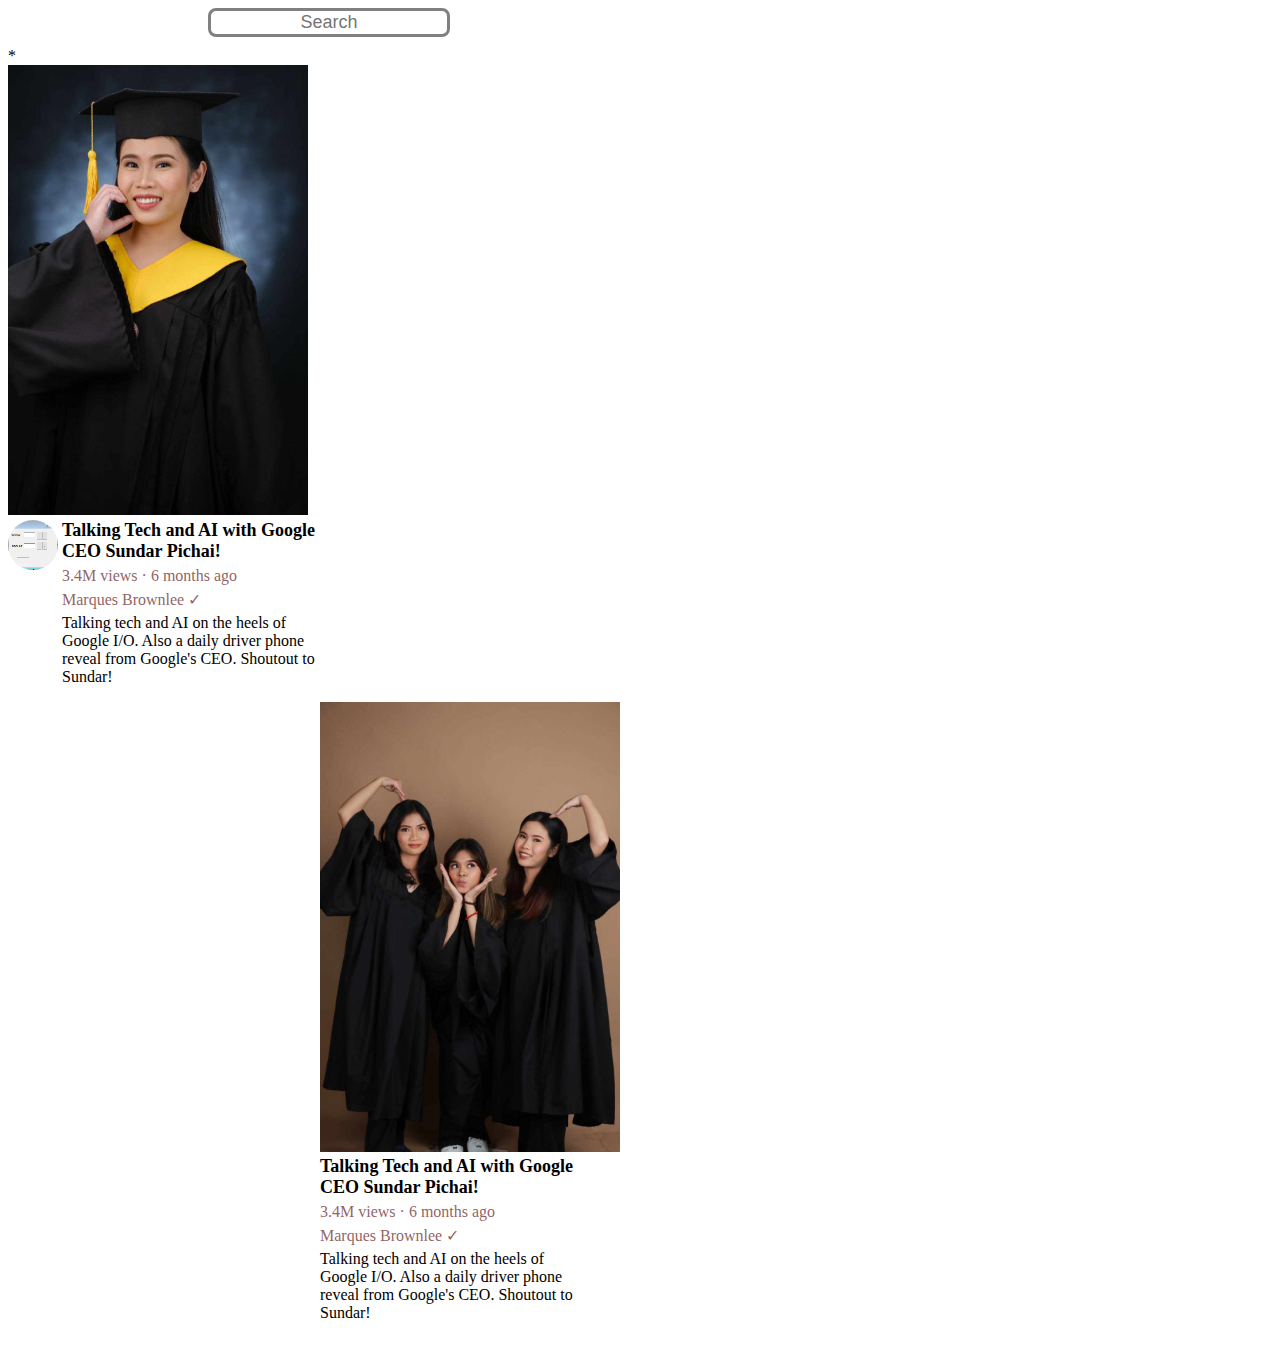
==== index.html @ 580eeca9 "Update and rename youtube.html to index.html" ====
<!DOCTYPE html>
<html>
    <head>
        <title>Youtube.com Clone</title>
        <style>
             .search-tab {
                font-size: 18px;
                margin-left: 200px;
                margin-bottom: 10px;
                text-align: center;
                border-radius: 8px;
                border: solid;
                border-color: gray;
                display: block;
            }

            .thumbnail-1 {
                width: 300px;
                object-fit: cover;
                display: block;
                margin-bottom: 5px;
                
            }

            .div-ex {
                display: inline-block;
                width: 300px;
                vertical-align: top;
                margin-right: 8px;
            }
           
            .video-title {
                font-weight: bold;
                font-size: 18px;
                width: 260px;
                margin-bottom: 0px;
                margin-top: 0px;
            }

            .video-stat {
                margin-top: 5px;
                color: rgba(128, 71, 71, 0.863);
                margin-bottom: 0px;
            }

            .video-author {
                color: rgba(128, 71, 71, 0.863);
                margin-top: 5px;
                margin-bottom: 0;
            }

            .video-desc {
                color:black;
                margin-top: 5px;
                width: 260px;
            }

            .thumbnail-2 {
                width: 300px;
            }

            .icon-1 {
                width: 50px;
                height: 50px;
                display: inline-block;
                border-radius: 25px;
            }

            .profile-icon {
                display: inline-block;
                vertical-align: top;
            }

            .paragraph {
                display: inline-block;
            }
        </style>
    </head>
    <body>
        <input class="search-tab" type="text" placeholder="Search">
        
        <div>
           * <img class="thumbnail-1" src="thumbnails/img-3.jpeg">
        </div>

        <div>
            <div class="profile-icon">
                <img class="icon-1" src="thumbnails/calc.PNG">
            </div>

            <div class="paragraph">
                <p class="video-title">
                    Talking Tech and AI with Google CEO Sundar Pichai!
                </p>
    
                <p class="video-stat">
                    3.4M views · 6 months ago
                </p>
    
                <p class="video-author">
                    Marques Brownlee ✓
                </p>
    
                <p class="video-desc">
                    Talking tech and AI on the heels of Google I/O. Also a daily driver phone reveal from Google's CEO. 
                    Shoutout to Sundar!
                </p>
            </div>
           
        </div>

        <div class="div-ex">
           
          
        </div>

        <div class="div-ex">
            <img class="thumbnail-2" src="thumbnails/img-2.jpeg">
            <p class="video-title">
                Talking Tech and AI with Google CEO Sundar Pichai!
            </p>

            <p class="video-stat">
                3.4M views · 6 months ago
            </p>

            <p class="video-author">
                Marques Brownlee ✓
            </p>

            <p class="video-desc">
                Talking tech and AI on the heels of Google I/O. Also a daily driver phone reveal from Google's CEO. 
                Shoutout to Sundar!
            </p>
        </div>
    </body>
</html>
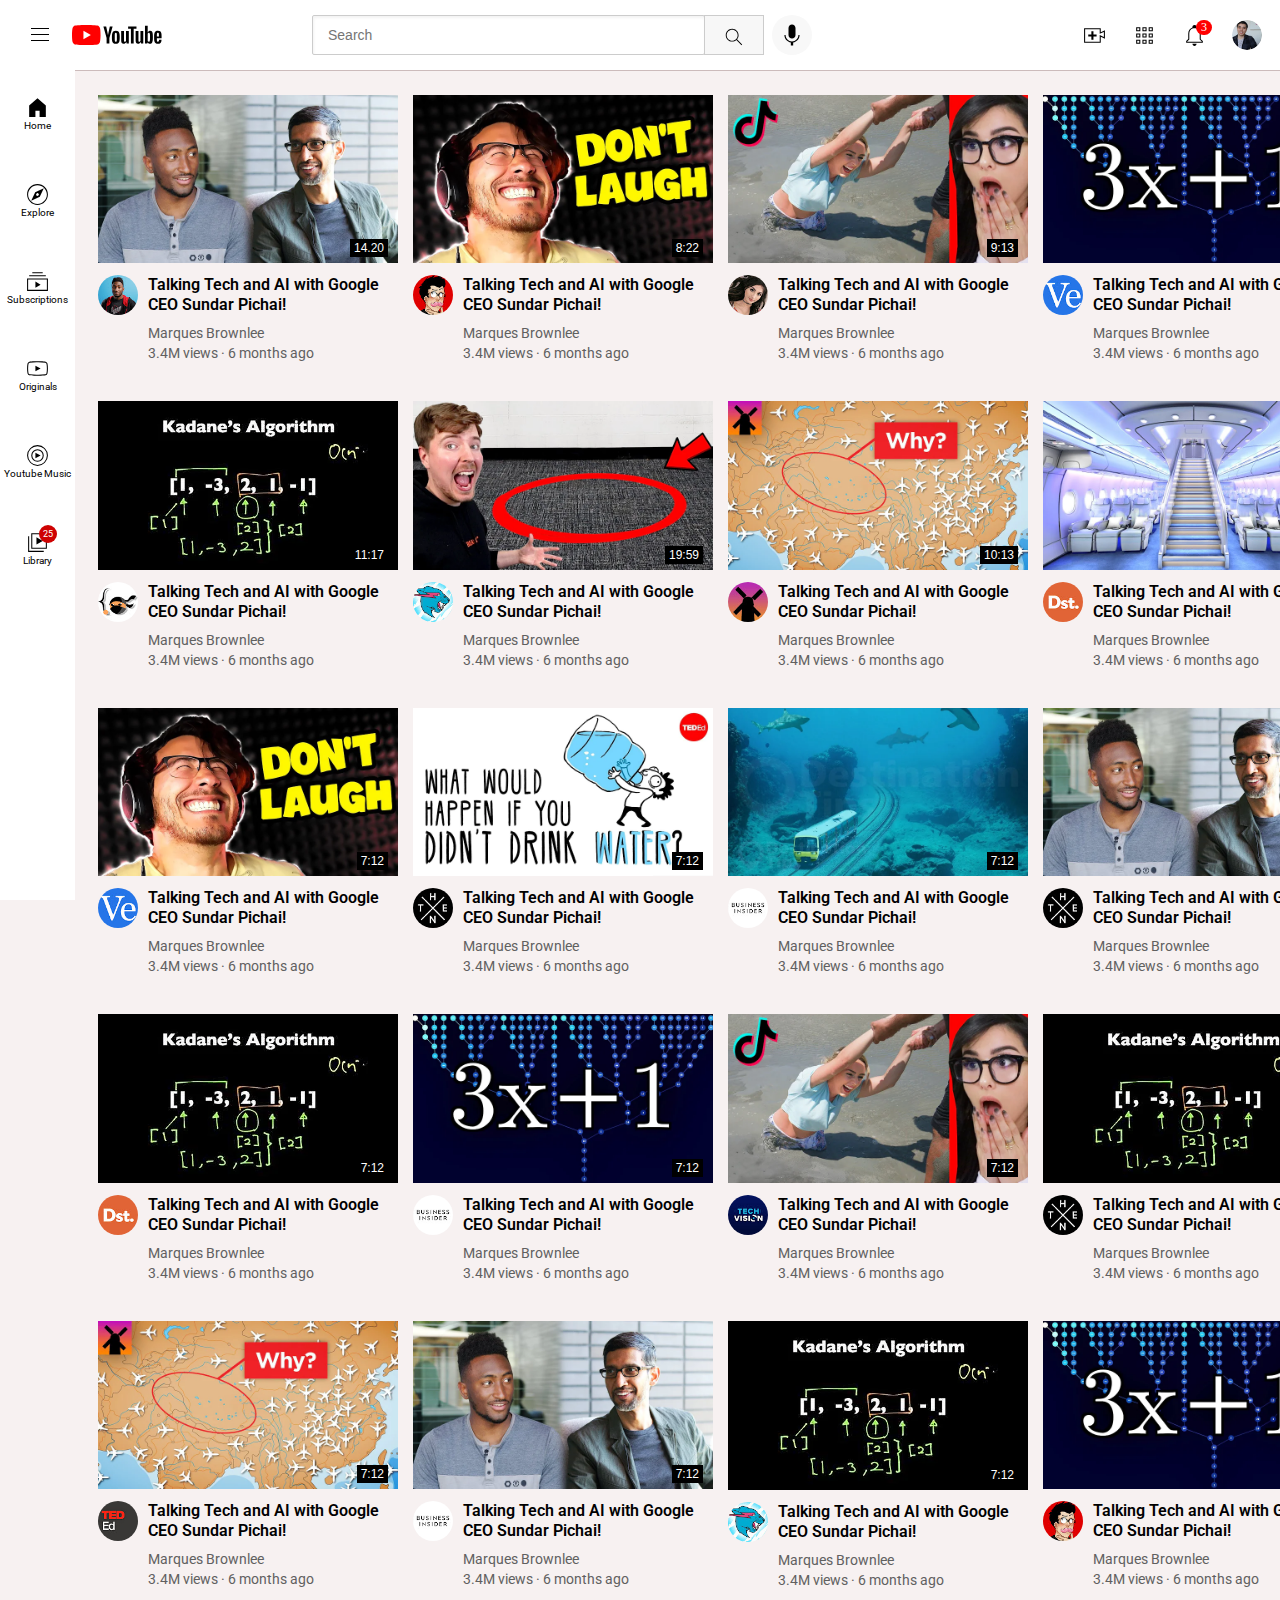
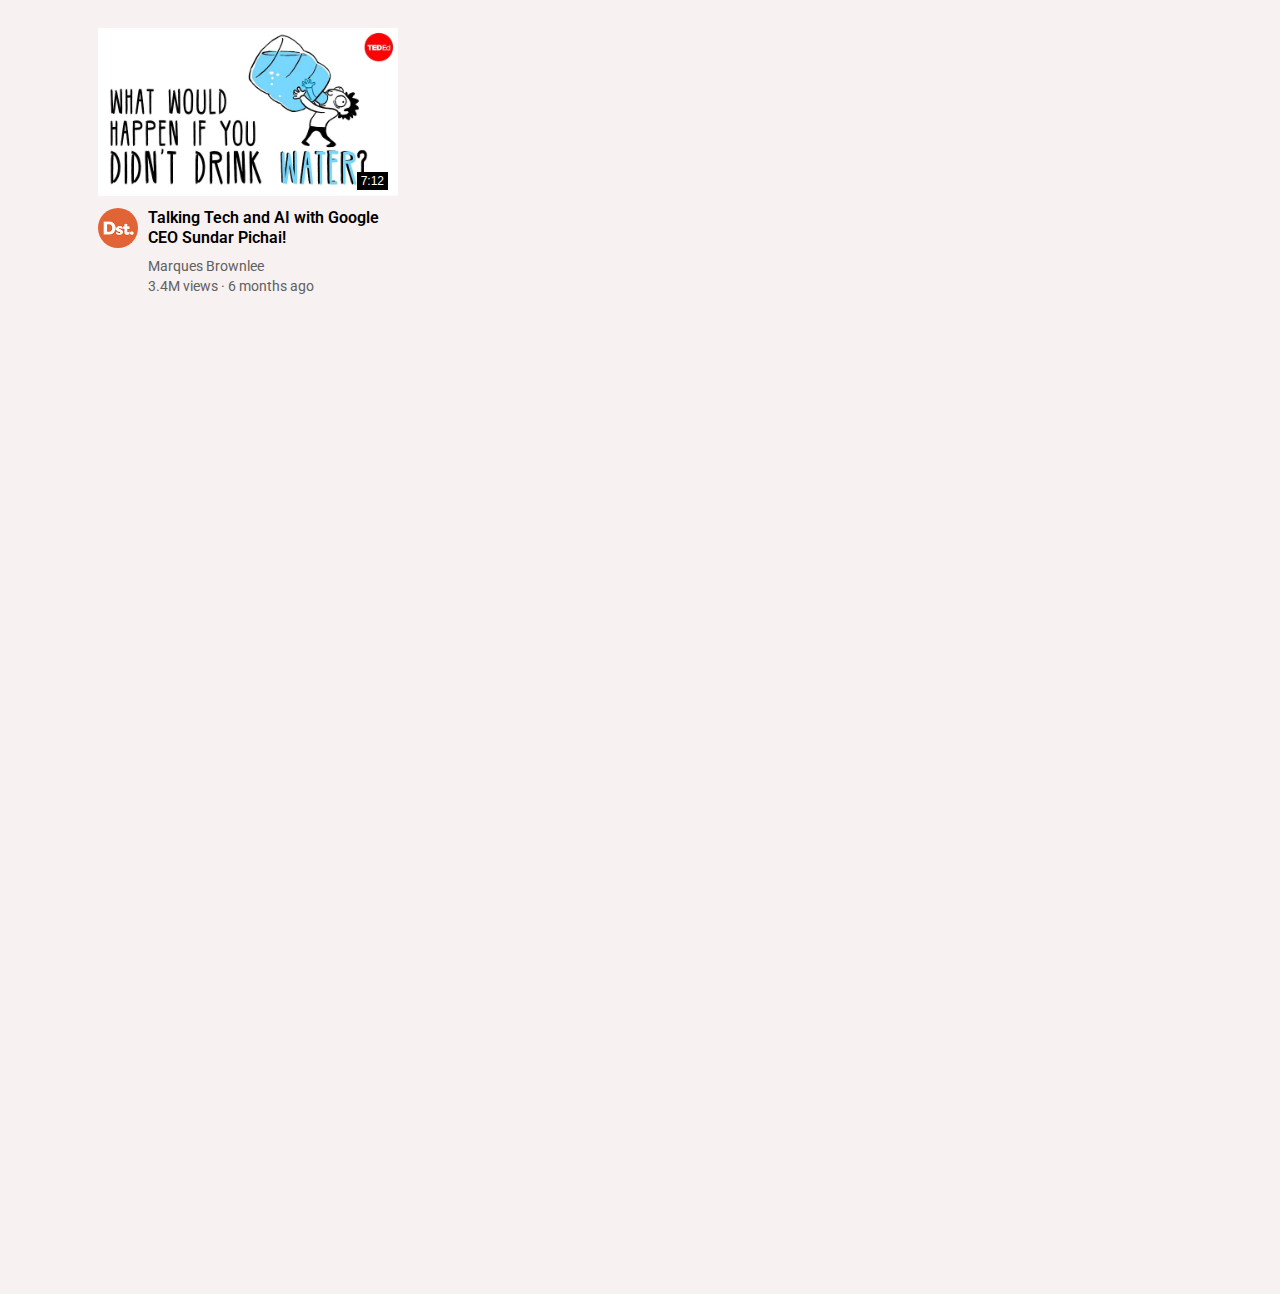
==== commit 9cf73012: "Update and rename youtube-clone.html to index.html" ====
--- a/index.html
+++ b/index.html
@@ -2,136 +2,725 @@
 <html>
     <head>
         <title>Youtube.com Clone</title>
-        <style>
-             .search-tab {
-                font-size: 18px;
-                margin-left: 200px;
-                margin-bottom: 10px;
-                text-align: center;
-                border-radius: 8px;
-                border: solid;
-                border-color: gray;
-                display: block;
-            }
-
-            .thumbnail-1 {
-                width: 300px;
-                object-fit: cover;
-                display: block;
-                margin-bottom: 5px;
-                
-            }
-
-            .div-ex {
-                display: inline-block;
-                width: 300px;
-                vertical-align: top;
-                margin-right: 8px;
-            }
-           
-            .video-title {
-                font-weight: bold;
-                font-size: 18px;
-                width: 260px;
-                margin-bottom: 0px;
-                margin-top: 0px;
-            }
-
-            .video-stat {
-                margin-top: 5px;
-                color: rgba(128, 71, 71, 0.863);
-                margin-bottom: 0px;
-            }
-
-            .video-author {
-                color: rgba(128, 71, 71, 0.863);
-                margin-top: 5px;
-                margin-bottom: 0;
-            }
-
-            .video-desc {
-                color:black;
-                margin-top: 5px;
-                width: 260px;
-            }
-
-            .thumbnail-2 {
-                width: 300px;
-            }
-
-            .icon-1 {
-                width: 50px;
-                height: 50px;
-                display: inline-block;
-                border-radius: 25px;
-            }
-
-            .profile-icon {
-                display: inline-block;
-                vertical-align: top;
-            }
-
-            .paragraph {
-                display: inline-block;
-            }
-        </style>
+        <link rel="preconnect" href="https://fonts.googleapis.com">
+        <link rel="preconnect" href="https://fonts.gstatic.com" crossorigin>
+        <link href="https://fonts.googleapis.com/css2?family=Roboto:wght@400;500;700&display=swap" rel="stylesheet">
+        
+        <link rel="stylesheet" href="styles/sidebar.css">
+        <link rel="stylesheet" href="styles/video.css">
+        <link rel="stylesheet" href="styles/header.css">
+        <link rel="stylesheet" href="styles/general.css">
     </head>
     <body>
-        <input class="search-tab" type="text" placeholder="Search">
-        
-        <div>
-           * <img class="thumbnail-1" src="thumbnails/img-3.jpeg">
+
+        <div class="header">
+            <div class="left-section">
+                <div class="hamburger-menu-container">
+                    <img class="hamburger-menu" src="icons/hamburger-menu.svg">
+                    <div class="tooltip">
+                        Menu
+                    </div>
+                <img class="youtube-logo" src="icons/youtube-logo.svg">
+                </div>
+                
+            </div>
+
+            <div class="middle-section">
+                <input class="search-tab" type="text" placeholder="Search">
+                <button class="search-button">
+                    <img class="search-icon" src="icons/search.svg">
+                <div class="tooltip">
+                    Search
+                </div>
+                </button>
+                <button class="voice-button" >
+                    <img src="icons/voice-search-icon.svg">
+                <div class="tooltip">
+                    Voice over search
+                </div>
+                </button>
+            </div>
+
+            <div class="right-section">
+                <div class="upload-container">
+                <img class="upload" src="icons/upload.svg">
+                <div class="tooltip">
+                    Create
+                </div>    
+                </div>
+
+                <div class="youtube-apps-container">
+                    <img class="youtube-apps" src="icons/youtube-apps.svg">
+                    <div class="tooltip">
+                        Youtube Apps
+                    </div>
+                </div>
+                
+                <div class="notification-container">
+                    <img class="notifications" src="icons/notifications.svg">
+                    <div class="notification-count">
+                        3
+                    </div>
+                    <div class="tooltip">
+                        Notifications
+                    </div>
+                </div>
+                <div class="my-channel-container">
+                    <img class="my-channel" src="channel-profile-pic/my-channel.jpeg">
+                    <div class="tooltip">
+                        My Channel
+                    </div>
+                </div>
+                
+            </div>
+  
         </div>
 
-        <div>
-            <div class="profile-icon">
-                <img class="icon-1" src="thumbnails/calc.PNG">
-            </div>
-
-            <div class="paragraph">
-                <p class="video-title">
-                    Talking Tech and AI with Google CEO Sundar Pichai!
+        <div class="sidebar">
+            <div class="sidebar-link">
+                <img src="icons/home.svg">
+                <div>Home</div>
+            </div>
+            <div class="sidebar-link">
+                <img src="icons/explore.svg">
+                <div>Explore</div>
+            </div>
+            <div class="sidebar-link">
+                <img src="icons/subscriptions.svg">
+                <div>Subscriptions</div>
+            </div>
+            <div class="sidebar-link">
+                <img src="icons/originals.svg">
+                <div>Originals</div>
+            </div>
+            <div class="sidebar-link">
+                <img src="icons/youtube-music.svg">
+                <div>Youtube Music</div>
+            </div>
+            <div class="sidebar-link">
+                <div class="lib-container">
+                    <img src="icons/library.svg">
+                <div>Library</div>
+                <p class="lib-count">
+                    25
                 </p>
-    
-                <p class="video-stat">
-                    3.4M views · 6 months ago
-                </p>
-    
-                <p class="video-author">
-                    Marques Brownlee ✓
-                </p>
-    
-                <p class="video-desc">
-                    Talking tech and AI on the heels of Google I/O. Also a daily driver phone reveal from Google's CEO. 
-                    Shoutout to Sundar!
-                </p>
-            </div>
-           
+                </div>
+                
+            </div>
+        
         </div>
-
-        <div class="div-ex">
-           
-          
-        </div>
-
-        <div class="div-ex">
-            <img class="thumbnail-2" src="thumbnails/img-2.jpeg">
-            <p class="video-title">
-                Talking Tech and AI with Google CEO Sundar Pichai!
-            </p>
-
-            <p class="video-stat">
-                3.4M views · 6 months ago
-            </p>
-
-            <p class="video-author">
-                Marques Brownlee ✓
-            </p>
-
-            <p class="video-desc">
-                Talking tech and AI on the heels of Google I/O. Also a daily driver phone reveal from Google's CEO. 
-                Shoutout to Sundar!
-            </p>
+       
+        <div class="video-grid">
+            <div class="video-preview">
+                <div class="thumbnail-row">
+                    <div>
+                        <img class="thumbnail" src="thumbnails/thumbnail-1.webp">
+                        <div class="video-time">
+                            14.20
+                        </div>
+                    </div>
+                </div>
+                <div class="video-info-grid">
+                    <div class="channel-picture">
+                        <img class="channel-1" src="channel-icon/channel-1.jpeg">
+                    </div>
+                   
+                    <div class="video-info">
+                        <p class="video-title">   
+                            Talking Tech and AI with Google CEO Sundar Pichai!
+                        </p>
+                    
+                        <p class="video-author">
+                            Marques Brownlee
+                        </p>
+                    
+                        <p class="video-status">
+                            3.4M views &#183; 6 months ago
+                        </p>
+        
+                    </div> 
+                </div>
+            </div>
+
+            <div class="video-preview">
+                <div class="thumbnail-row">
+                    <img class="thumbnail" src="thumbnails/thumbnail-2.webp">
+                    <p class="video-time">
+                        8:22
+                    </p>
+                </div>
+        
+                <div class="video-info-grid">
+                    <div class="channel-picture">
+                        <img class="channel-1" src="channel-icon/channel-2.jpeg">
+                    </div>
+                    <div class="video-info">
+                        <p class="video-title">   
+                            Talking Tech and AI with Google CEO Sundar Pichai!
+                        </p>
+                    
+                        <p class="video-author">
+                            Marques Brownlee
+                        </p>
+                    
+                        <p class="video-status">
+                            3.4M views &#183; 6 months ago
+                        </p>
+        
+                    </div> 
+                </div>
+            </div>
+
+            <div class="video-preview">
+                <div class="thumbnail-row">
+                    <img class="thumbnail" src="thumbnails/thumbnail-3.webp">
+                    <p class="video-time">
+                        9:13
+                    </p>
+                </div>
+        
+                <div class="video-info-grid">
+                    <div class="channel-picture">
+                        <img class="channel-1" src="channel-icon/channel-3.jpeg">
+                    </div>
+                    <div class="video-info">
+                        <p class="video-title">   
+                            Talking Tech and AI with Google CEO Sundar Pichai!
+                        </p>
+                    
+                        <p class="video-author">
+                            Marques Brownlee
+                        </p>
+                    
+                        <p class="video-status">
+                            3.4M views &#183; 6 months ago
+                        </p>
+        
+                    </div> 
+                </div>
+            </div>
+
+            <div class="video-preview">
+                <div class="thumbnail-row">
+                    <img class="thumbnail" src="thumbnails/thumbnail-4.webp">
+                    <p class="video-time">
+                        22:09
+                    </p>
+                </div>
+        
+                <div class="video-info-grid">
+                    <div class="channel-picture">
+                        <img class="channel-1" src="channel-icon/channel-4.jpeg">
+                    </div>
+                    <div class="video-info">
+                        <p class="video-title">   
+                            Talking Tech and AI with Google CEO Sundar Pichai!
+                        </p>
+                    
+                        <p class="video-author">
+                            Marques Brownlee
+                        </p>
+                    
+                        <p class="video-status">
+                            3.4M views &#183; 6 months ago
+                        </p>
+        
+                    </div> 
+                </div>
+            </div>
+
+            <div class="video-preview">
+                <div class="thumbnail-row">
+                    <img class="thumbnail" src="thumbnails/thumbnail-5.webp">
+                    <p class="video-time">
+                        11:17
+                    </p>
+                </div>
+        
+                <div class="video-info-grid">
+                    <div class="channel-picture">
+                        <img class="channel-1" src="channel-icon/channel-5.jpeg">
+                    </div>
+                    <div class="video-info">
+                        <p class="video-title">   
+                            Talking Tech and AI with Google CEO Sundar Pichai!
+                        </p>
+                    
+                        <p class="video-author">
+                            Marques Brownlee
+                        </p>
+                    
+                        <p class="video-status">
+                            3.4M views &#183; 6 months ago
+                        </p>
+        
+                    </div> 
+                </div>
+            </div>
+
+            <div class="video-preview">
+                <div class="thumbnail-row">
+                    <img class="thumbnail" src="thumbnails/thumbnail-6.webp">
+                    <p class="video-time">
+                        19:59
+                    </p>
+                </div>
+        
+                <div class="video-info-grid">
+                    <div class="channel-picture">
+                        <img class="channel-1" src="channel-icon/channel-6.jpeg">
+                    </div>
+                    <div class="video-info">
+                        <p class="video-title">   
+                            Talking Tech and AI with Google CEO Sundar Pichai!
+                        </p>
+                    
+                        <p class="video-author">
+                            Marques Brownlee
+                        </p>
+                    
+                        <p class="video-status">
+                            3.4M views &#183; 6 months ago
+                        </p>
+        
+                    </div> 
+                </div>
+            </div>
+
+            <div class="video-preview">
+                <div class="thumbnail-row">
+                    <img class="thumbnail" src="thumbnails/thumbnail-7.webp">
+                    <p class="video-time">
+                        10:13
+                    </p>
+                </div>
+        
+                <div class="video-info-grid">
+                    <div class="channel-picture">
+                        <img class="channel-1" src="channel-icon/channel-7.jpeg">
+                    </div>
+                    <div class="video-info">
+                        <p class="video-title">   
+                            Talking Tech and AI with Google CEO Sundar Pichai!
+                        </p>
+                    
+                        <p class="video-author">
+                            Marques Brownlee
+                        </p>
+                    
+                        <p class="video-status">
+                            3.4M views &#183; 6 months ago
+                        </p>
+        
+                    </div> 
+                </div>
+            </div>
+
+            <div class="video-preview">
+                <div class="thumbnail-row">
+                    <img class="thumbnail" src="thumbnails/thumbnail-8.webp">
+                    <p class="video-time">
+                        7:12
+                    </p>
+                </div>
+        
+                <div class="video-info-grid">
+                    <div class="channel-picture">
+                        <img class="channel-1" src="channel-icon/channel-11.jpeg">
+                    </div>
+                    <div class="video-info">
+                        <p class="video-title">   
+                            Talking Tech and AI with Google CEO Sundar Pichai!
+                        </p>
+                    
+                        <p class="video-author">
+                            Marques Brownlee
+                        </p>
+                    
+                        <p class="video-status">
+                            3.4M views &#183; 6 months ago
+                        </p>
+        
+                    </div> 
+                </div>
+            </div>
+
+            <div class="video-preview">
+                <div class="thumbnail-row">
+                    <img class="thumbnail" src="thumbnails/thumbnail-2.webp">
+                    <p class="video-time">
+                        7:12
+                    </p>
+                </div>
+        
+                <div class="video-info-grid">
+                    <div class="channel-picture">
+                        <img class="channel-1" src="channel-icon/channel-4.jpeg">
+                    </div>
+                    <div class="video-info">
+                        <p class="video-title">   
+                            Talking Tech and AI with Google CEO Sundar Pichai!
+                        </p>
+                    
+                        <p class="video-author">
+                            Marques Brownlee
+                        </p>
+                    
+                        <p class="video-status">
+                            3.4M views &#183; 6 months ago
+                        </p>
+        
+                    </div> 
+                </div>
+            </div>
+
+            <div class="video-preview">
+                <div class="thumbnail-row">
+                    <img class="thumbnail" src="thumbnails/thumbnail-12.webp">
+                    <p class="video-time">
+                        7:12
+                    </p>
+                </div>
+        
+                <div class="video-info-grid">
+                    <div class="channel-picture">
+                        <img class="channel-1" src="channel-icon/channel-9.jpeg">
+                    </div>
+                    <div class="video-info">
+                        <p class="video-title">   
+                            Talking Tech and AI with Google CEO Sundar Pichai!
+                        </p>
+                    
+                        <p class="video-author">
+                            Marques Brownlee
+                        </p>
+                    
+                        <p class="video-status">
+                            3.4M views &#183; 6 months ago
+                        </p>
+        
+                    </div> 
+                </div>
+            </div>
+
+            <div class="video-preview">
+                <div class="thumbnail-row">
+                    <img class="thumbnail" src="thumbnails/thumbnail-11.webp">
+                    <p class="video-time">
+                        7:12
+                    </p>
+                </div>
+        
+                <div class="video-info-grid">
+                    <div class="channel-picture">
+                        <img class="channel-1" src="channel-icon/channel-10.jpeg">
+                    </div>
+                    <div class="video-info">
+                        <p class="video-title">   
+                            Talking Tech and AI with Google CEO Sundar Pichai!
+                        </p>
+                    
+                        <p class="video-author">
+                            Marques Brownlee
+                        </p>
+                    
+                        <p class="video-status">
+                            3.4M views &#183; 6 months ago
+                        </p>
+        
+                    </div> 
+                </div>
+            </div>
+
+            <div class="video-preview">
+                <div class="thumbnail-row">
+                    <img class="thumbnail" src="thumbnails/thumbnail-1.webp">
+                    <p class="video-time">
+                        7:12
+                    </p>
+                </div>
+        
+                <div class="video-info-grid">
+                    <div class="channel-picture">
+                        <img class="channel-1" src="channel-icon/channel-9.jpeg">
+                    </div>
+                    <div class="video-info">
+                        <p class="video-title">   
+                            Talking Tech and AI with Google CEO Sundar Pichai!
+                        </p>
+                    
+                        <p class="video-author">
+                            Marques Brownlee
+                        </p>
+                    
+                        <p class="video-status">
+                            3.4M views &#183; 6 months ago
+                        </p>
+        
+                    </div> 
+                </div>
+            </div>
+
+            <div class="video-preview">
+                <div class="thumbnail-row">
+                    <img class="thumbnail" src="thumbnails/thumbnail-5.webp">
+                    <p class="video-time">
+                        7:12
+                    </p>
+                </div>
+        
+                <div class="video-info-grid">
+                    <div class="channel-picture">
+                        <img class="channel-1" src="channel-icon/channel-11.jpeg">
+                    </div>
+                    <div class="video-info">
+                        <p class="video-title">   
+                            Talking Tech and AI with Google CEO Sundar Pichai!
+                        </p>
+                    
+                        <p class="video-author">
+                            Marques Brownlee
+                        </p>
+                    
+                        <p class="video-status">
+                            3.4M views &#183; 6 months ago
+                        </p>
+        
+                    </div> 
+                </div>
+            </div>
+
+            <div class="video-preview">
+                <div class="thumbnail-row">
+                    <img class="thumbnail" src="thumbnails/thumbnail-4.webp">
+                    <p class="video-time">
+                        7:12
+                    </p>
+                </div>
+        
+                <div class="video-info-grid">
+                    <div class="channel-picture">
+                        <img class="channel-1" src="channel-icon/channel-10.jpeg">
+                    </div>
+                    <div class="video-info">
+                        <p class="video-title">   
+                            Talking Tech and AI with Google CEO Sundar Pichai!
+                        </p>
+                    
+                        <p class="video-author">
+                            Marques Brownlee
+                        </p>
+                    
+                        <p class="video-status">
+                            3.4M views &#183; 6 months ago
+                        </p>
+        
+                    </div> 
+                </div>
+            </div>
+
+            <div class="video-preview">
+                <div class="thumbnail-row">
+                    <img class="thumbnail" src="thumbnails/thumbnail-3.webp">
+                    <p class="video-time">
+                        7:12
+                    </p>
+                </div>
+        
+                <div class="video-info-grid">
+                    <div class="channel-picture">
+                        <img class="channel-1" src="channel-icon/channel-8.jpeg">
+                    </div>
+                    <div class="video-info">
+                        <p class="video-title">   
+                            Talking Tech and AI with Google CEO Sundar Pichai!
+                        </p>
+                    
+                        <p class="video-author">
+                            Marques Brownlee
+                        </p>
+                    
+                        <p class="video-status">
+                            3.4M views &#183; 6 months ago
+                        </p>
+        
+                    </div> 
+                </div>
+            </div>
+
+            <div class="video-preview">
+                <div class="thumbnail-row">
+                    <img class="thumbnail" src="thumbnails/thumbnail-5.webp">
+                    <p class="video-time">
+                        7:12
+                    </p>
+                </div>
+        
+                <div class="video-info-grid">
+                    <div class="channel-picture">
+                        <img class="channel-1" src="channel-icon/channel-9.jpeg">
+                    </div>
+                    <div class="video-info">
+                        <p class="video-title">   
+                            Talking Tech and AI with Google CEO Sundar Pichai!
+                        </p>
+                    
+                        <p class="video-author">
+                            Marques Brownlee
+                        </p>
+                    
+                        <p class="video-status">
+                            3.4M views &#183; 6 months ago
+                        </p>
+        
+                    </div> 
+                </div>
+            </div>
+
+            <div class="video-preview">
+                <div class="thumbnail-row">
+                    <img class="thumbnail" src="thumbnails/thumbnail-7.webp">
+                    <p class="video-time">
+                        7:12
+                    </p>
+                </div>
+        
+                <div class="video-info-grid">
+                    <div class="channel-picture">
+                        <img class="channel-1" src="channel-icon/channel-12.jpeg">
+                    </div>
+                    <div class="video-info">
+                        <p class="video-title">   
+                            Talking Tech and AI with Google CEO Sundar Pichai!
+                        </p>
+                    
+                        <p class="video-author">
+                            Marques Brownlee
+                        </p>
+                    
+                        <p class="video-status">
+                            3.4M views &#183; 6 months ago
+                        </p>
+        
+                    </div> 
+                </div>
+            </div>
+
+            <div class="video-preview">
+                <div class="thumbnail-row">
+                    <img class="thumbnail" src="thumbnails/thumbnail-1.webp">
+                    <p class="video-time">
+                        7:12
+                    </p>
+                </div>
+        
+                <div class="video-info-grid">
+                    <div class="channel-picture">
+                        <img class="channel-1" src="channel-icon/channel-10.jpeg">
+                    </div>
+                    <div class="video-info">
+                        <p class="video-title">   
+                            Talking Tech and AI with Google CEO Sundar Pichai!
+                        </p>
+                    
+                        <p class="video-author">
+                            Marques Brownlee
+                        </p>
+                    
+                        <p class="video-status">
+                            3.4M views &#183; 6 months ago
+                        </p>
+        
+                    </div> 
+                </div>
+            </div>
+
+            <div class="video-preview">
+                <div class="thumbnail-row">
+                    <img class="thumbnail" src="thumbnails/thumbnail-5.webp">
+                    <p class="video-time">
+                        7:12
+                    </p>
+                </div>
+        
+                <div class="video-info-grid">
+                    <div class="channel-picture">
+                        <img class="channel-1" src="channel-icon/channel-6.jpeg">
+                    </div>
+                    <div class="video-info">
+                        <p class="video-title">   
+                            Talking Tech and AI with Google CEO Sundar Pichai!
+                        </p>
+                    
+                        <p class="video-author">
+                            Marques Brownlee
+                        </p>
+                    
+                        <p class="video-status">
+                            3.4M views &#183; 6 months ago
+                        </p>
+        
+                    </div> 
+                </div>
+            </div>
+
+            <div class="video-preview">
+                <div class="thumbnail-row">
+                    <img class="thumbnail" src="thumbnails/thumbnail-4.webp">
+                    <p class="video-time">
+                        7:12
+                    </p>
+                </div>
+        
+                <div class="video-info-grid">
+                    <div class="channel-picture">
+                        <img class="channel-1" src="channel-icon/channel-2.jpeg">
+                    </div>
+                    <div class="video-info">
+                        <p class="video-title">   
+                            Talking Tech and AI with Google CEO Sundar Pichai!
+                        </p>
+                    
+                        <p class="video-author">
+                            Marques Brownlee
+                        </p>
+                    
+                        <p class="video-status">
+                            3.4M views &#183; 6 months ago
+                        </p>
+        
+                    </div> 
+                </div>
+            </div>
+
+            <div class="video-preview">
+                <div class="thumbnail-row">
+                    <img class="thumbnail" src="thumbnails/thumbnail-12.webp">
+                    <p class="video-time">
+                        7:12
+                    </p>
+                </div>
+        
+                <div class="video-info-grid">
+                    <div class="channel-picture">
+                        <img class="channel-1" src="channel-icon/channel-11.jpeg">
+                    </div>
+                    <div class="video-info">
+                        <p class="video-title">   
+                            Talking Tech and AI with Google CEO Sundar Pichai!
+                        </p>
+                    
+                        <p class="video-author">
+                            Marques Brownlee
+                        </p>
+                    
+                        <p class="video-status">
+                            3.4M views &#183; 6 months ago
+                        </p>
+        
+                    </div> 
+                </div>
+            </div>
         </div>
     </body>
 </html>
--- a/styles/sidebar.css
+++ b/styles/sidebar.css
@@ -0,0 +1,55 @@
+.sidebar {
+    position: fixed;
+    left: 0;
+    bottom: 0;
+    top: 70px;
+    width: 75px;
+    background-color: white;
+    z-index: 100;
+}
+
+.sidebar-link {
+    display: flex;
+    align-items: center;
+    justify-content: center;
+    align-items: center;
+    height: 86px;
+    margin-bottom: 1px;
+    flex-direction: column;
+    cursor: pointer;
+}
+
+.sidebar-link:hover {
+    background-color: rgb(231, 227, 227);
+}
+
+.sidebar-link img {
+    width: 25px;
+}
+
+.sidebar-link div {
+    font-size: 10px;
+    font-family: Roboto, Arial;
+    display: flex;
+    justify-content: center;
+    align-items: center;
+    flex-direction: column;
+}
+
+.lib-container {
+    position: relative;
+}
+
+.lib-count {
+    position: absolute;
+    top: -5px;
+    right: -5px;
+    background-color: rgb(206, 2, 2);
+    color: white;
+    padding-left: 4px ;
+    padding-right: 4px;
+    padding-bottom: 4px;
+    padding-top: 4px;
+    border-radius: 10px;
+    font-size: 9px;
+}--- a/styles/video.css
+++ b/styles/video.css
@@ -0,0 +1,70 @@
+.thumbnail {
+    width: 100%;
+    cursor: pointer;
+}
+
+.video-title {
+    font-size: 16px;
+    font-weight: 600;
+    line-height: 20px;
+    margin-bottom: 10px;
+    width: 250px;
+    cursor: pointer;
+}
+
+.video-author {
+    color:rgb(96, 96, 96);
+    font-size: 14px;
+    margin-bottom: 4px;
+}
+
+.video-status {
+    color:rgb(96, 96, 96);
+    font-size: 14px;
+}
+
+
+.channel-1 {
+    width: 40px;
+    border-radius: 25px;
+    display: inline-block;
+    cursor: pointer;
+}
+
+
+.video-info-grid {
+    display: grid;
+    grid-template-columns: 50px 1fr;
+    margin-top: 8px;
+}
+
+.channel-picture {
+    margin-right: 10px;
+}
+
+.video-grid {
+    display: grid;
+    grid-template-columns: 1fr 1fr 1fr 1fr;
+    column-gap: 15px;
+    row-gap: 40px;
+}
+
+.thumbnail-row {
+    position: relative;
+}
+
+.video-time {
+    position: absolute;
+    background-color: black;
+    color: white;
+    bottom: 10px;
+    right: 10px;
+    font-family: Arial;
+    font-size: 12px;
+    padding-left: 4px;
+    padding-right: 4px;
+    padding-top: 2px;
+    padding-bottom: 2px;
+    
+}
+
--- a/styles/header.css
+++ b/styles/header.css
@@ -0,0 +1,184 @@
+.header {
+    display: flex;
+    height: 70px;
+    flex-direction: row ;
+    align-items: center;
+    justify-content: space-between;
+    position: fixed;
+    top: 0px;
+    left: 0px;
+    right: 0px;
+    background-color: white;
+    border-bottom-width: 1px;
+    border-bottom-style: solid;
+    border-bottom-color: rgb(204, 187, 187);
+    z-index: 99;
+}
+
+.left-section {
+    width: 150spx;
+    margin-left: 16px;
+    flex-shrink: 0;
+}
+
+.hamburger-menu {
+    width: 24px;
+    margin-left: 12px;
+    margin-right: 20px;
+}
+
+.youtube-logo {
+    width: 90px;
+}
+
+.middle-section {
+    display: flex;
+    flex-direction: row;
+    margin-left: 70px;
+    max-width: 500px;
+    align-items: center;
+    flex: 1;  
+}
+
+.search-tab {
+    width: 0px;
+    height: 36px;
+    border-width: 1px;
+    border-style: solid;
+    border-color: rgb(204, 204, 204);
+    flex:1;
+    box-shadow: inset 1px 2px 3px rgba(0,0,0,.05);
+    border-radius: 2px;
+    padding-left: 10px;
+}
+
+.search-tab::placeholder {
+    font-family: Robotod, Arial;
+    font-size: 14px;
+    padding-left: 5px;
+}
+
+.search-button {
+    height: 40px;
+    width: 60px;
+    border-width: 1px;
+    border-style: solid;
+    border-color: rgb(204, 204, 204);
+    background-color: rgb(247, 247, 247);
+    margin-left: -1px;
+    margin-right: 8px;
+}
+
+.search-button,
+.voice-button,
+.upload-container,
+.youtube-apps-container,
+.notification-container,
+.my-channel-container,
+.hamburger-menu-container {
+    display: flex;
+    justify-content: center;
+    align-items: center;
+    position: relative;
+}
+
+.search-button .tooltip,
+ .upload-container .tooltip,
+ .voice-button .tooltip,
+ .youtube-apps-container .tooltip,
+ .notification-container .tooltip,
+ .my-channel-container .tooltip,
+ .hamburger-menu-container .tooltip {
+    position: absolute;
+    background-color: gray;
+    color: white;
+    font-size: 12px;
+    font-family: Roboto, Arial;
+    padding-top: 4px;
+    padding-bottom: 4px;
+    padding-left: 8px;
+    padding-right: 8px;
+    border-radius: 2px;
+    bottom: -30px;
+    opacity: 0;
+    transition: opacity 0.15s;
+    pointer-events: none;
+    white-space: nowrap;
+}
+
+.search-button:hover .tooltip,
+.upload-container:hover .tooltip,
+.voice-button:hover .tooltip,
+.youtube-apps-container:hover .tooltip,
+.notification-container:hover .tooltip,
+.my-channel-container:hover .tooltip, 
+.hamburger-menu-container:hover .tooltip {
+    opacity: 1;
+}
+
+.search-icon {
+    width: 25px;
+    margin-top: 4px;
+    margin-left: 12px;
+    margin-right: 12px;
+}
+
+.voice-button {
+    height: 40px;
+    width: 40px;
+    border: none;
+    border-color: rgb(204, 204, 204);
+    background-color: rgb(248, 248, 248);
+    border-radius: 20px;
+}
+
+.right-section {
+    display: flex;
+    flex-direction: row;
+    justify-content: space-between;
+    width: 180px;
+    margin-left: 190px;
+    margin-right: 18px;
+    flex-shrink: 0;
+}
+
+.upload-container {
+    position: relative;
+}
+.upload {
+    width: 25px;
+}
+
+.youtube-apps {
+    width: 25px;
+}
+.youtube-logo {
+    pointer-events: none;
+}
+
+.notifications {
+    width: 25px;
+    cursor: pointer;
+}
+
+.notification-container {
+    position: relative;
+}
+
+.notification-count {
+    position: absolute;
+    background-color: red;
+    color: white;
+    padding-left: 5px;
+    padding-right: 5px;
+    border-radius: 10px;
+    font-size: 12px;
+    top: 0px;
+    right: -5px;
+}
+
+.my-channel {
+    width: 30px;
+    border-radius: 15px;
+    cursor: pointer;
+}--- a/styles/general.css
+++ b/styles/general.css
@@ -0,0 +1,14 @@
+p {
+    font-family: Roboto, Arial;
+    margin-top: 0;
+    margin-bottom: 0;
+}
+
+body {
+    margin: 0px;
+    margin-top: 25px;
+    padding-top: 70px;
+    padding-left: 98px;
+    padding-bottom: 1000px;
+    background-color: rgb(247, 241, 241);
+}